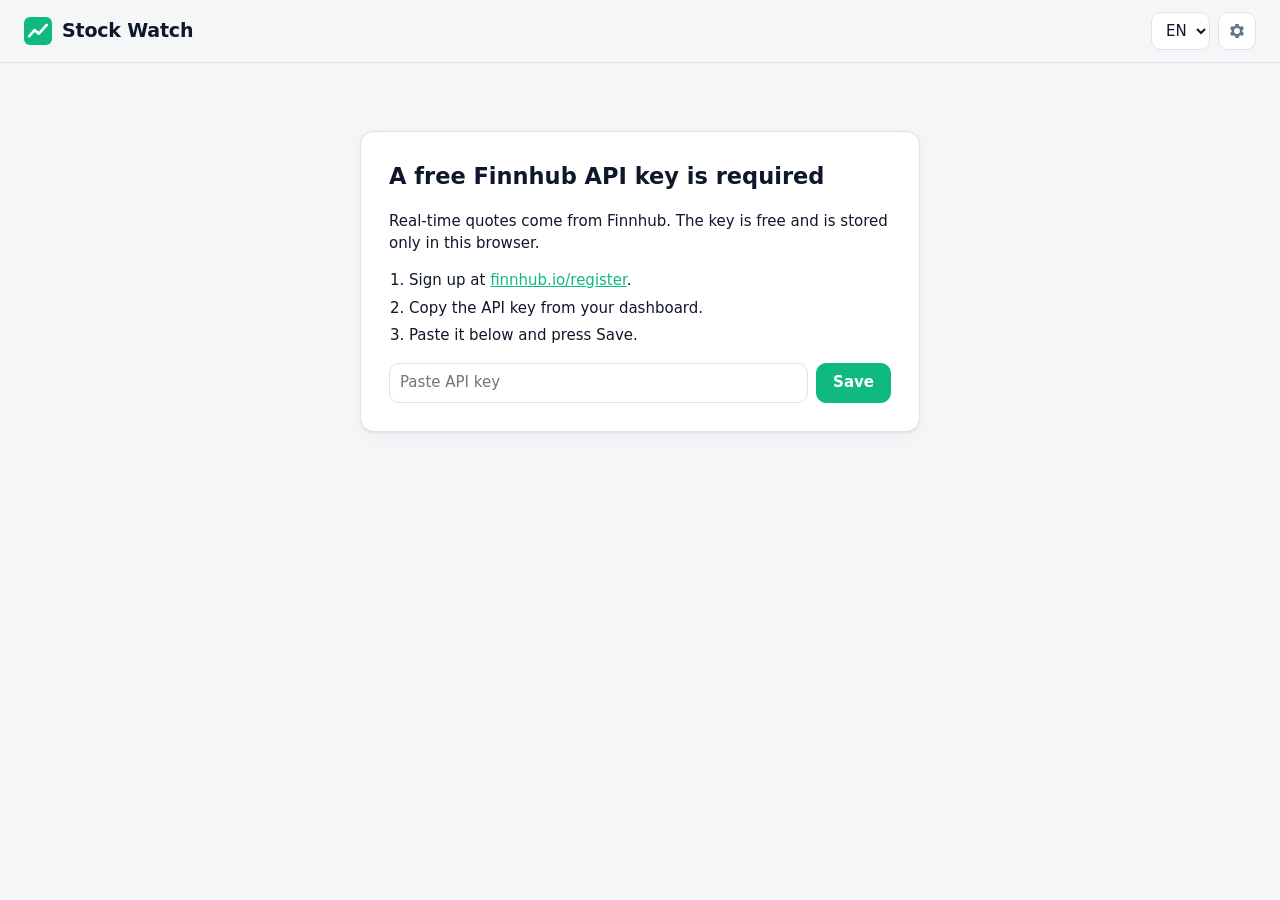
==== index.html @ 98604868 "Add real-time stock watchlist web app Static HTML/CSS/JS app using Finnhub quotes and WebSocket trad" ====
<!doctype html>
<html lang="en">
<head>
  <meta charset="utf-8">
  <meta name="viewport" content="width=device-width, initial-scale=1">
  <title>Stock Watch</title>
  <meta name="description" content="Real-time stock watchlist">
  <link rel="icon" href="data:image/svg+xml,<svg xmlns='http://www.w3.org/2000/svg' viewBox='0 0 32 32'><rect width='32' height='32' rx='7' fill='%2310b981'/><path d='M6 22l6-7 5 4 9-10' stroke='white' stroke-width='3' fill='none' stroke-linecap='round' stroke-linejoin='round'/></svg>">
  <link rel="stylesheet" href="style.css">
</head>
<body>
  <header class="topbar">
    <div class="brand">
      <svg viewBox="0 0 32 32" width="28" height="28" aria-hidden="true"><rect width="32" height="32" rx="7" fill="var(--accent)"/><path d="M6 22l6-7 5 4 9-10" stroke="#fff" stroke-width="3" fill="none" stroke-linecap="round" stroke-linejoin="round"/></svg>
      <h1 data-i18n="title">Stock Watch</h1>
    </div>
    <div class="status">
      <span id="market-status" class="pill" hidden></span>
      <span id="conn-status" class="pill conn"><span class="dot"></span><span class="label"></span></span>
    </div>
    <div class="actions">
      <select id="lang" aria-label="Language">
        <option value="en">EN</option>
        <option value="he">HE</option>
      </select>
      <button id="open-settings" class="icon-btn" data-i18n-title="settings" title="Settings">
        <svg viewBox="0 0 24 24" width="20" height="20" aria-hidden="true"><path fill="currentColor" d="M19.4 13a7.6 7.6 0 0 0 0-2l2-1.6-2-3.4-2.4 1a7.4 7.4 0 0 0-1.7-1L15 3.5h-4l-.3 2.5a7.4 7.4 0 0 0-1.7 1l-2.4-1-2 3.4 2 1.6a7.6 7.6 0 0 0 0 2l-2 1.6 2 3.4 2.4-1c.5.4 1.1.8 1.7 1l.3 2.5h4l.3-2.5c.6-.2 1.2-.6 1.7-1l2.4 1 2-3.4-2-1.6ZM13 15.5a3.5 3.5 0 1 1 0-7 3.5 3.5 0 0 1 0 7Z" transform="translate(-1 0)"/></svg>
      </button>
    </div>
  </header>

  <main>
    <section id="setup" class="setup" hidden>
      <h2 data-i18n="setupTitle"></h2>
      <p data-i18n="setupText"></p>
      <ol>
        <li data-i18n-html="setupStep1"></li>
        <li data-i18n="setupStep2"></li>
        <li data-i18n="setupStep3"></li>
      </ol>
      <form id="setup-form" class="key-form">
        <input id="setup-key" type="text" autocomplete="off" spellcheck="false" data-i18n-placeholder="apiKeyPlaceholder" required>
        <button type="submit" class="btn primary" data-i18n="save"></button>
      </form>
    </section>

    <section id="app" hidden>
      <div class="toolbar">
        <form id="add-form" class="add-form" autocomplete="off">
          <div class="search-wrap">
            <input id="add-input" type="text" spellcheck="false" data-i18n-placeholder="addPlaceholder" aria-autocomplete="list" aria-controls="suggestions">
            <ul id="suggestions" class="suggestions" role="listbox" hidden></ul>
          </div>
          <button type="submit" class="btn primary" data-i18n="add"></button>
        </form>
        <div class="toolbar-right">
          <label class="sort">
            <span data-i18n="sortBy"></span>
            <select id="sort">
              <option value="manual" data-i18n="sortManual"></option>
              <option value="change-desc" data-i18n="sortGainers"></option>
              <option value="change-asc" data-i18n="sortLosers"></option>
              <option value="symbol" data-i18n="sortSymbol"></option>
            </select>
          </label>
          <span id="updated" class="muted small"></span>
        </div>
      </div>

      <div id="grid" class="grid"></div>
      <p id="empty" class="empty muted" data-i18n="empty" hidden></p>
    </section>
  </main>

  <dialog id="settings">
    <form method="dialog" class="dialog-body">
      <h2 data-i18n="settings"></h2>
      <label class="field">
        <span data-i18n="apiKey"></span>
        <input id="settings-key" type="text" autocomplete="off" spellcheck="false" data-i18n-placeholder="apiKeyPlaceholder">
        <small class="muted" data-i18n-html="apiKeyHint"></small>
      </label>
      <div class="field">
        <span data-i18n="watchlist"></span>
        <button type="button" id="reset-list" class="btn" data-i18n="resetList"></button>
      </div>
      <div class="dialog-actions">
        <button value="cancel" class="btn" data-i18n="cancel"></button>
        <button value="save" id="settings-save" class="btn primary" data-i18n="save"></button>
      </div>
    </form>
  </dialog>

  <div id="toast" class="toast" role="status" hidden>
    <span class="msg"></span>
    <button type="button" class="undo" hidden></button>
  </div>

  <template id="card-tpl">
    <article class="card">
      <button type="button" class="remove" aria-label="Remove">&times;</button>
      <div class="card-head">
        <div class="logo"></div>
        <div class="ident">
          <div class="symbol"></div>
          <div class="name muted"></div>
        </div>
      </div>
      <div class="price-row">
        <span class="price" dir="ltr">—</span>
        <span class="change" dir="ltr"></span>
      </div>
      <svg class="spark" viewBox="0 0 100 32" preserveAspectRatio="none" aria-hidden="true">
        <line class="base" x1="0" x2="100" y1="16" y2="16"></line>
        <polyline class="line" points=""></polyline>
      </svg>
      <div class="range" dir="ltr">
        <div class="range-bar"><span class="range-mark"></span></div>
        <div class="range-labels muted small"><span class="low"></span><span class="high"></span></div>
      </div>
      <dl class="stats small">
        <div><dt class="muted" data-i18n="open"></dt><dd class="open" dir="ltr">—</dd></div>
        <div><dt class="muted" data-i18n="prevClose"></dt><dd class="pc" dir="ltr">—</dd></div>
      </dl>
    </article>
  </template>

  <script src="i18n.js"></script>
  <script src="app.js"></script>
</body>
</html>
---- style.css ----
:root {
  --bg: #f4f6f8;
  --surface: #ffffff;
  --surface-2: #eef1f4;
  --border: #dde2e8;
  --text: #0f172a;
  --muted: #64748b;
  --accent: #10b981;
  --up: #059669;
  --up-bg: rgba(5, 150, 105, 0.1);
  --down: #dc2626;
  --down-bg: rgba(220, 38, 38, 0.09);
  --shadow: 0 1px 2px rgba(15, 23, 42, 0.06), 0 4px 16px rgba(15, 23, 42, 0.04);
  --radius: 14px;
  color-scheme: light;
}

@media (prefers-color-scheme: dark) {
  :root {
    --bg: #0b0f14;
    --surface: #131a22;
    --surface-2: #1b2430;
    --border: #243040;
    --text: #e6edf3;
    --muted: #8b98a8;
    --up: #34d399;
    --up-bg: rgba(52, 211, 153, 0.12);
    --down: #f87171;
    --down-bg: rgba(248, 113, 113, 0.12);
    --shadow: none;
    color-scheme: dark;
  }
}

* { box-sizing: border-box; }

html, body { margin: 0; }

body {
  background: var(--bg);
  color: var(--text);
  font: 15px/1.45 system-ui, -apple-system, "Segoe UI", Roboto, "Noto Sans Hebrew", Arial, sans-serif;
  -webkit-font-smoothing: antialiased;
}

a { color: var(--accent); }
.muted { color: var(--muted); }
.small { font-size: 12.5px; }

/* ---------- top bar ---------- */

.topbar {
  position: sticky;
  top: 0;
  z-index: 10;
  display: flex;
  align-items: center;
  gap: 12px;
  padding: 12px 24px;
  background: color-mix(in srgb, var(--bg) 85%, transparent);
  backdrop-filter: blur(10px);
  border-bottom: 1px solid var(--border);
}

.brand { display: flex; align-items: center; gap: 10px; }
.brand h1 { margin: 0; font-size: 19px; font-weight: 700; letter-spacing: -0.01em; }

.status { display: flex; gap: 8px; flex-wrap: wrap; margin-inline-start: auto; }
.actions { display: flex; align-items: center; gap: 8px; }

.pill {
  display: inline-flex;
  align-items: center;
  gap: 6px;
  padding: 4px 10px;
  border-radius: 999px;
  font-size: 12.5px;
  font-weight: 600;
  background: var(--surface-2);
  color: var(--muted);
  white-space: nowrap;
}
.pill.market.open { background: var(--up-bg); color: var(--up); }
.pill.market.ext { background: rgba(245, 158, 11, 0.14); color: #d97706; }

.conn .dot { width: 8px; height: 8px; border-radius: 50%; background: var(--muted); }
.conn[data-kind="live"] .dot { background: var(--up); animation: pulse 2s infinite; }
.conn[data-kind="connecting"] .dot { background: #f59e0b; }
.conn[data-kind="offline"] .dot { background: var(--down); }

@keyframes pulse {
  0% { box-shadow: 0 0 0 0 color-mix(in srgb, var(--up) 60%, transparent); }
  70% { box-shadow: 0 0 0 6px transparent; }
  100% { box-shadow: 0 0 0 0 transparent; }
}

select, input, button { font: inherit; color: inherit; }

select, input[type="text"] {
  background: var(--surface);
  border: 1px solid var(--border);
  border-radius: 10px;
  padding: 8px 10px;
}
select { padding-inline-end: 6px; cursor: pointer; }
input[type="text"]:focus, select:focus { outline: 2px solid color-mix(in srgb, var(--accent) 50%, transparent); outline-offset: 1px; }

.btn {
  border: 1px solid var(--border);
  background: var(--surface);
  border-radius: 10px;
  padding: 8px 16px;
  font-weight: 600;
  cursor: pointer;
  white-space: nowrap;
}
.btn:hover { background: var(--surface-2); }
.btn.primary { background: var(--accent); border-color: var(--accent); color: #fff; }
.btn.primary:hover { filter: brightness(1.07); }

.icon-btn {
  display: grid;
  place-items: center;
  width: 38px;
  height: 38px;
  border: 1px solid var(--border);
  border-radius: 10px;
  background: var(--surface);
  color: var(--muted);
  cursor: pointer;
}
.icon-btn:hover { color: var(--text); }

/* ---------- layout ---------- */

main { max-width: 1280px; margin: 0 auto; padding: 20px 24px 48px; }

.toolbar {
  display: flex;
  flex-wrap: wrap;
  gap: 12px;
  align-items: center;
  justify-content: space-between;
  margin-bottom: 18px;
}

.add-form { display: flex; gap: 8px; flex: 1 1 360px; max-width: 520px; }
.search-wrap { position: relative; flex: 1; }
.search-wrap input { width: 100%; }

.suggestions {
  position: absolute;
  inset-inline: 0;
  top: calc(100% + 4px);
  z-index: 20;
  margin: 0;
  padding: 4px;
  list-style: none;
  background: var(--surface);
  border: 1px solid var(--border);
  border-radius: 12px;
  box-shadow: 0 8px 30px rgba(0, 0, 0, 0.18);
  max-height: 320px;
  overflow-y: auto;
}
.suggestions li {
  display: flex;
  gap: 10px;
  align-items: baseline;
  padding: 8px 10px;
  border-radius: 8px;
  cursor: pointer;
}
.suggestions li strong { min-width: 56px; }
.suggestions li span { overflow: hidden; text-overflow: ellipsis; white-space: nowrap; }
.suggestions li:hover, .suggestions li[aria-selected="true"] { background: var(--surface-2); }
.suggestions li.in-list { opacity: 0.5; }

.toolbar-right { display: flex; gap: 14px; align-items: center; flex-wrap: wrap; }
.sort { display: flex; gap: 8px; align-items: center; color: var(--muted); font-size: 13.5px; }

.grid {
  display: grid;
  grid-template-columns: repeat(auto-fill, minmax(250px, 1fr));
  gap: 14px;
}

.empty { text-align: center; padding: 60px 0; }

/* ---------- card ---------- */

.card {
  position: relative;
  background: var(--surface);
  border: 1px solid var(--border);
  border-radius: var(--radius);
  padding: 16px;
  box-shadow: var(--shadow);
  display: flex;
  flex-direction: column;
  gap: 10px;
  transition: border-color 0.2s;
}
.card:hover { border-color: color-mix(in srgb, var(--muted) 45%, var(--border)); }

.card.flash-up { animation: flash-up 0.9s ease-out; }
.card.flash-down { animation: flash-down 0.9s ease-out; }
@keyframes flash-up { from { background: var(--up-bg); } to { background: var(--surface); } }
@keyframes flash-down { from { background: var(--down-bg); } to { background: var(--surface); } }

.remove {
  position: absolute;
  top: 8px;
  inset-inline-end: 8px;
  width: 28px;
  height: 28px;
  border: 0;
  border-radius: 8px;
  background: transparent;
  color: var(--muted);
  font-size: 20px;
  line-height: 1;
  cursor: pointer;
  opacity: 0;
  transition: opacity 0.15s;
}
.card:hover .remove, .remove:focus-visible { opacity: 1; }
.remove:hover { background: var(--down-bg); color: var(--down); }
@media (hover: none) { .remove { opacity: 0.7; } }

.card-head { display: flex; gap: 10px; align-items: center; padding-inline-end: 24px; }
.logo {
  flex: none;
  width: 36px;
  height: 36px;
  border-radius: 9px;
  background: var(--surface-2);
  display: grid;
  place-items: center;
  font-weight: 700;
  color: var(--muted);
  overflow: hidden;
}
.logo img { width: 100%; height: 100%; object-fit: contain; background: #fff; }
.ident { min-width: 0; }
.symbol { font-weight: 700; font-size: 16px; letter-spacing: 0.01em; }
.name { font-size: 12.5px; white-space: nowrap; overflow: hidden; text-overflow: ellipsis; }

.price-row { display: flex; align-items: baseline; gap: 10px; flex-wrap: wrap; }
.price { font-size: 26px; font-weight: 700; letter-spacing: -0.02em; font-variant-numeric: tabular-nums; }
.change {
  font-size: 13px;
  font-weight: 600;
  padding: 2px 8px;
  border-radius: 6px;
  font-variant-numeric: tabular-nums;
  background: var(--surface-2);
  color: var(--muted);
}
.card[data-dir="up"] .change { background: var(--up-bg); color: var(--up); }
.card[data-dir="down"] .change { background: var(--down-bg); color: var(--down); }

.spark { width: 100%; height: 40px; overflow: visible; }
.spark .line { fill: none; stroke: var(--muted); stroke-width: 1.6; vector-effect: non-scaling-stroke; stroke-linejoin: round; }
.card[data-dir="up"] .spark .line { stroke: var(--up); }
.card[data-dir="down"] .spark .line { stroke: var(--down); }
.spark .base { stroke: var(--border); stroke-width: 1; stroke-dasharray: 3 3; vector-effect: non-scaling-stroke; }

.range-bar {
  position: relative;
  height: 4px;
  border-radius: 2px;
  background: linear-gradient(90deg, var(--down-bg), var(--surface-2), var(--up-bg));
}
.range-mark {
  position: absolute;
  top: 50%;
  width: 10px;
  height: 10px;
  border-radius: 50%;
  background: var(--text);
  transform: translate(-50%, -50%);
  transition: left 0.4s ease;
}
.range-labels { display: flex; justify-content: space-between; margin-top: 4px; font-variant-numeric: tabular-nums; }

.stats { display: grid; grid-template-columns: 1fr 1fr; gap: 6px; margin: 0; }
.stats div { display: flex; flex-direction: column; }
.stats dd { margin: 0; font-weight: 600; font-variant-numeric: tabular-nums; }

/* ---------- setup ---------- */

.setup {
  max-width: 560px;
  margin: 48px auto;
  background: var(--surface);
  border: 1px solid var(--border);
  border-radius: var(--radius);
  padding: 28px;
  box-shadow: var(--shadow);
}
.setup h2 { margin-top: 0; }
.setup ol { padding-inline-start: 20px; }
.setup li { margin-bottom: 6px; }
.key-form { display: flex; gap: 8px; margin-top: 16px; }
.key-form input { flex: 1; min-width: 0; }

/* ---------- dialog ---------- */

dialog {
  border: 1px solid var(--border);
  border-radius: var(--radius);
  background: var(--surface);
  color: var(--text);
  padding: 0;
  width: min(460px, calc(100vw - 32px));
}
dialog::backdrop { background: rgba(0, 0, 0, 0.45); }
.dialog-body { padding: 22px; display: flex; flex-direction: column; gap: 16px; }
.dialog-body h2 { margin: 0; font-size: 18px; }
.field { display: flex; flex-direction: column; gap: 6px; align-items: flex-start; }
.field > span { font-weight: 600; font-size: 13.5px; }
.field input { width: 100%; }
.dialog-actions { display: flex; justify-content: flex-end; gap: 8px; }

/* ---------- toast ---------- */

.toast {
  position: fixed;
  bottom: 20px;
  left: 50%;
  transform: translateX(-50%);
  z-index: 50;
  display: flex;
  gap: 14px;
  align-items: center;
  padding: 10px 16px;
  border-radius: 12px;
  background: #111827;
  color: #f9fafb;
  box-shadow: 0 8px 30px rgba(0, 0, 0, 0.3);
  max-width: calc(100vw - 32px);
}
.toast .undo {
  border: 0;
  background: none;
  color: #6ee7b7;
  font-weight: 700;
  cursor: pointer;
  padding: 0;
}

[hidden] { display: none !important; }

/* ---------- small screens ---------- */

@media (max-width: 640px) {
  .topbar { padding: 10px 16px; flex-wrap: wrap; }
  .status { order: 3; width: 100%; margin-inline-start: 0; }
  .actions { margin-inline-start: auto; }
  main { padding: 16px 16px 40px; }
  .add-form { flex-basis: 100%; max-width: none; }
  .grid { grid-template-columns: 1fr 1fr; gap: 10px; }
  .card { padding: 12px; }
  .price { font-size: 21px; }
  .card-head { gap: 8px; }
  .logo { width: 30px; height: 30px; }
}
@media (max-width: 400px) {
  .grid { grid-template-columns: 1fr; }
}
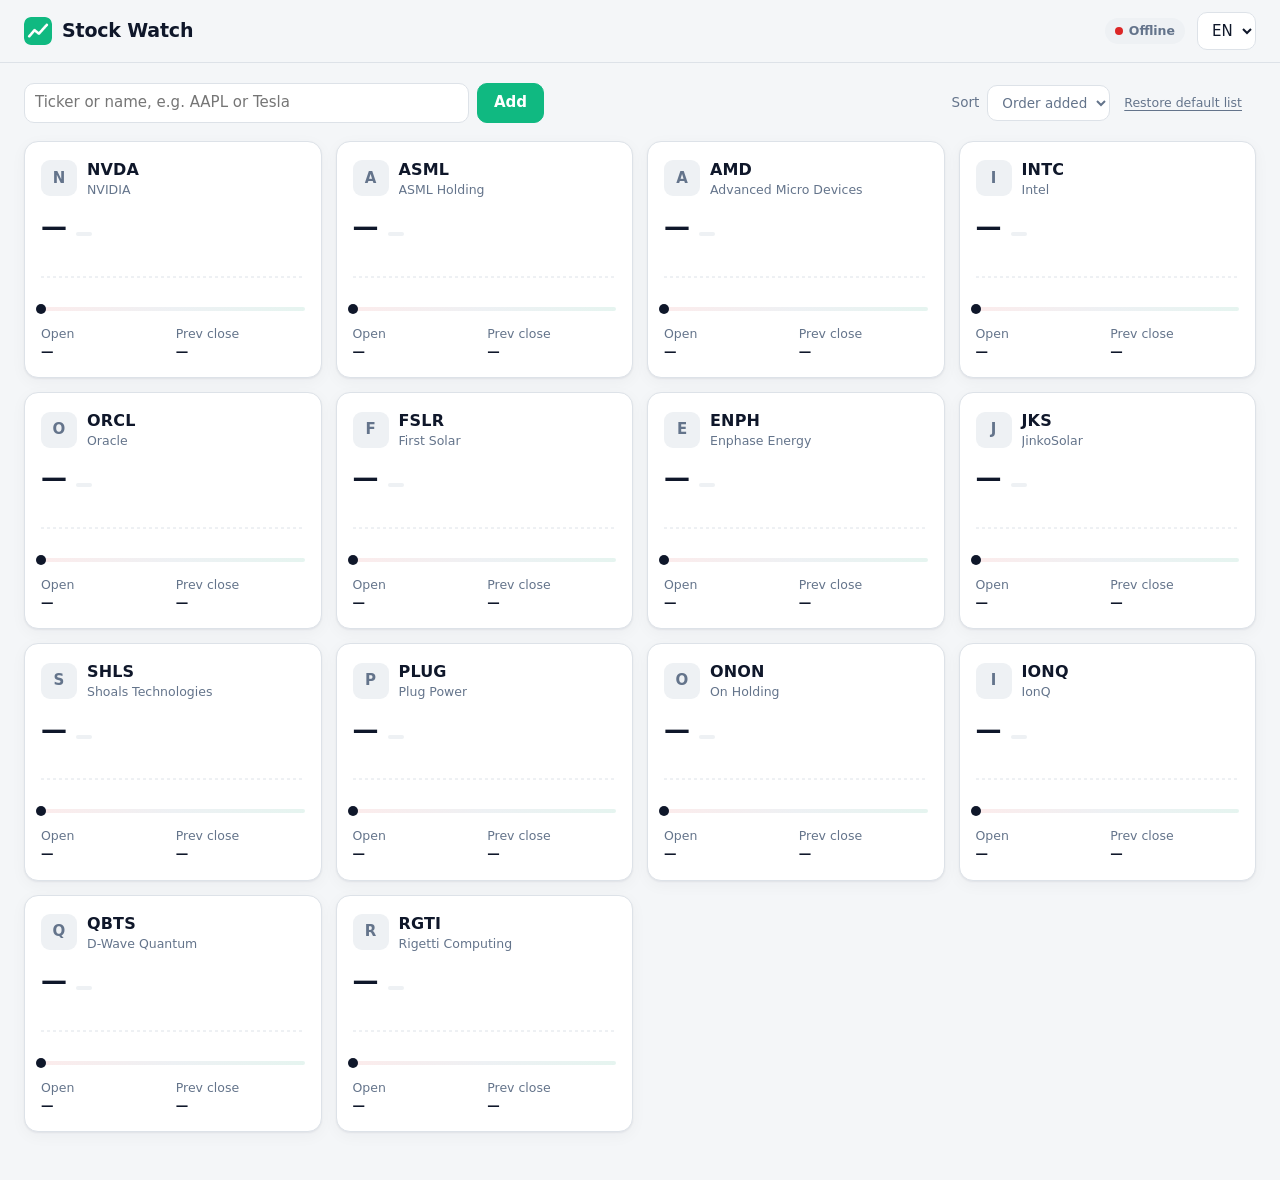
==== commit 88ee32e5: "Drop the API key and make the app installable Switch quotes and symbol search to CNBC's public endpo" ====
--- a/index.html
+++ b/index.html
@@ -5,13 +5,16 @@
   <meta name="viewport" content="width=device-width, initial-scale=1">
   <title>Stock Watch</title>
   <meta name="description" content="Real-time stock watchlist">
-  <link rel="icon" href="data:image/svg+xml,<svg xmlns='http://www.w3.org/2000/svg' viewBox='0 0 32 32'><rect width='32' height='32' rx='7' fill='%2310b981'/><path d='M6 22l6-7 5 4 9-10' stroke='white' stroke-width='3' fill='none' stroke-linecap='round' stroke-linejoin='round'/></svg>">
+  <meta name="theme-color" content="#0b0f14">
+  <link rel="manifest" href="manifest.webmanifest">
+  <link rel="icon" type="image/png" href="icons/icon-192.png">
+  <link rel="apple-touch-icon" href="icons/icon-192.png">
   <link rel="stylesheet" href="style.css">
 </head>
 <body>
   <header class="topbar">
     <div class="brand">
-      <svg viewBox="0 0 32 32" width="28" height="28" aria-hidden="true"><rect width="32" height="32" rx="7" fill="var(--accent)"/><path d="M6 22l6-7 5 4 9-10" stroke="#fff" stroke-width="3" fill="none" stroke-linecap="round" stroke-linejoin="round"/></svg>
+      <img src="icons/icon-192.png" width="28" height="28" alt="">
       <h1 data-i18n="title">Stock Watch</h1>
     </div>
     <div class="status">
@@ -19,77 +22,41 @@
       <span id="conn-status" class="pill conn"><span class="dot"></span><span class="label"></span></span>
     </div>
     <div class="actions">
+      <button id="install" type="button" class="btn primary" data-i18n="install" hidden>Install app</button>
       <select id="lang" aria-label="Language">
         <option value="en">EN</option>
         <option value="he">HE</option>
       </select>
-      <button id="open-settings" class="icon-btn" data-i18n-title="settings" title="Settings">
-        <svg viewBox="0 0 24 24" width="20" height="20" aria-hidden="true"><path fill="currentColor" d="M19.4 13a7.6 7.6 0 0 0 0-2l2-1.6-2-3.4-2.4 1a7.4 7.4 0 0 0-1.7-1L15 3.5h-4l-.3 2.5a7.4 7.4 0 0 0-1.7 1l-2.4-1-2 3.4 2 1.6a7.6 7.6 0 0 0 0 2l-2 1.6 2 3.4 2.4-1c.5.4 1.1.8 1.7 1l.3 2.5h4l.3-2.5c.6-.2 1.2-.6 1.7-1l2.4 1 2-3.4-2-1.6ZM13 15.5a3.5 3.5 0 1 1 0-7 3.5 3.5 0 0 1 0 7Z" transform="translate(-1 0)"/></svg>
-      </button>
     </div>
   </header>
 
   <main>
-    <section id="setup" class="setup" hidden>
-      <h2 data-i18n="setupTitle"></h2>
-      <p data-i18n="setupText"></p>
-      <ol>
-        <li data-i18n-html="setupStep1"></li>
-        <li data-i18n="setupStep2"></li>
-        <li data-i18n="setupStep3"></li>
-      </ol>
-      <form id="setup-form" class="key-form">
-        <input id="setup-key" type="text" autocomplete="off" spellcheck="false" data-i18n-placeholder="apiKeyPlaceholder" required>
-        <button type="submit" class="btn primary" data-i18n="save"></button>
+    <div class="toolbar">
+      <form id="add-form" class="add-form" autocomplete="off">
+        <div class="search-wrap">
+          <input id="add-input" type="text" spellcheck="false" data-i18n-placeholder="addPlaceholder" aria-autocomplete="list" aria-controls="suggestions">
+          <ul id="suggestions" class="suggestions" role="listbox" hidden></ul>
+        </div>
+        <button type="submit" class="btn primary" data-i18n="add"></button>
       </form>
-    </section>
+      <div class="toolbar-right">
+        <label class="sort">
+          <span data-i18n="sortBy"></span>
+          <select id="sort">
+            <option value="manual" data-i18n="sortManual"></option>
+            <option value="change-desc" data-i18n="sortGainers"></option>
+            <option value="change-asc" data-i18n="sortLosers"></option>
+            <option value="symbol" data-i18n="sortSymbol"></option>
+          </select>
+        </label>
+        <button type="button" id="reset-list" class="link-btn small" data-i18n="resetList"></button>
+        <span id="updated" class="muted small"></span>
+      </div>
+    </div>
 
-    <section id="app" hidden>
-      <div class="toolbar">
-        <form id="add-form" class="add-form" autocomplete="off">
-          <div class="search-wrap">
-            <input id="add-input" type="text" spellcheck="false" data-i18n-placeholder="addPlaceholder" aria-autocomplete="list" aria-controls="suggestions">
-            <ul id="suggestions" class="suggestions" role="listbox" hidden></ul>
-          </div>
-          <button type="submit" class="btn primary" data-i18n="add"></button>
-        </form>
-        <div class="toolbar-right">
-          <label class="sort">
-            <span data-i18n="sortBy"></span>
-            <select id="sort">
-              <option value="manual" data-i18n="sortManual"></option>
-              <option value="change-desc" data-i18n="sortGainers"></option>
-              <option value="change-asc" data-i18n="sortLosers"></option>
-              <option value="symbol" data-i18n="sortSymbol"></option>
-            </select>
-          </label>
-          <span id="updated" class="muted small"></span>
-        </div>
-      </div>
-
-      <div id="grid" class="grid"></div>
-      <p id="empty" class="empty muted" data-i18n="empty" hidden></p>
-    </section>
+    <div id="grid" class="grid"></div>
+    <p id="empty" class="empty muted" data-i18n="empty" hidden></p>
   </main>
-
-  <dialog id="settings">
-    <form method="dialog" class="dialog-body">
-      <h2 data-i18n="settings"></h2>
-      <label class="field">
-        <span data-i18n="apiKey"></span>
-        <input id="settings-key" type="text" autocomplete="off" spellcheck="false" data-i18n-placeholder="apiKeyPlaceholder">
-        <small class="muted" data-i18n-html="apiKeyHint"></small>
-      </label>
-      <div class="field">
-        <span data-i18n="watchlist"></span>
-        <button type="button" id="reset-list" class="btn" data-i18n="resetList"></button>
-      </div>
-      <div class="dialog-actions">
-        <button value="cancel" class="btn" data-i18n="cancel"></button>
-        <button value="save" id="settings-save" class="btn primary" data-i18n="save"></button>
-      </div>
-    </form>
-  </dialog>
 
   <div id="toast" class="toast" role="status" hidden>
     <span class="msg"></span>
@@ -109,6 +76,12 @@
       <div class="price-row">
         <span class="price" dir="ltr">—</span>
         <span class="change" dir="ltr"></span>
+        <span class="delayed pill small" data-i18n="delayed" hidden></span>
+      </div>
+      <div class="ext small" hidden>
+        <span class="ext-label muted"></span>
+        <span class="ext-price" dir="ltr"></span>
+        <span class="ext-change" dir="ltr"></span>
       </div>
       <svg class="spark" viewBox="0 0 100 32" preserveAspectRatio="none" aria-hidden="true">
         <line class="base" x1="0" x2="100" y1="16" y2="16"></line>
--- a/style.css
+++ b/style.css
@@ -63,6 +63,7 @@
 }
 
 .brand { display: flex; align-items: center; gap: 10px; }
+.brand img { border-radius: 7px; }
 .brand h1 { margin: 0; font-size: 19px; font-weight: 700; letter-spacing: -0.01em; }
 
 .status { display: flex; gap: 8px; flex-wrap: wrap; margin-inline-start: auto; }
@@ -118,18 +119,16 @@
 .btn.primary { background: var(--accent); border-color: var(--accent); color: #fff; }
 .btn.primary:hover { filter: brightness(1.07); }
 
-.icon-btn {
-  display: grid;
-  place-items: center;
-  width: 38px;
-  height: 38px;
-  border: 1px solid var(--border);
-  border-radius: 10px;
-  background: var(--surface);
-  color: var(--muted);
-  cursor: pointer;
-}
-.icon-btn:hover { color: var(--text); }
+.link-btn {
+  border: 0;
+  background: none;
+  padding: 0;
+  color: var(--muted);
+  text-decoration: underline;
+  text-underline-offset: 3px;
+  cursor: pointer;
+}
+.link-btn:hover { color: var(--text); }
 
 /* ---------- layout ---------- */
 
@@ -172,7 +171,8 @@
   cursor: pointer;
 }
 .suggestions li strong { min-width: 56px; }
-.suggestions li span { overflow: hidden; text-overflow: ellipsis; white-space: nowrap; }
+.suggestions li span { flex: 1; overflow: hidden; text-overflow: ellipsis; white-space: nowrap; }
+.suggestions li .exch { flex: none; }
 .suggestions li:hover, .suggestions li[aria-selected="true"] { background: var(--surface-2); }
 .suggestions li.in-list { opacity: 0.5; }
 
@@ -260,6 +260,13 @@
 .card[data-dir="up"] .change { background: var(--up-bg); color: var(--up); }
 .card[data-dir="down"] .change { background: var(--down-bg); color: var(--down); }
 
+.delayed { padding: 2px 8px; font-weight: 500; }
+
+.ext { display: flex; gap: 8px; align-items: baseline; margin-top: -4px; font-variant-numeric: tabular-nums; }
+.ext-price { font-weight: 600; }
+.ext-change[data-dir="up"] { color: var(--up); }
+.ext-change[data-dir="down"] { color: var(--down); }
+
 .spark { width: 100%; height: 40px; overflow: visible; }
 .spark .line { fill: none; stroke: var(--muted); stroke-width: 1.6; vector-effect: non-scaling-stroke; stroke-linejoin: round; }
 .card[data-dir="up"] .spark .line { stroke: var(--up); }
@@ -287,41 +294,6 @@
 .stats { display: grid; grid-template-columns: 1fr 1fr; gap: 6px; margin: 0; }
 .stats div { display: flex; flex-direction: column; }
 .stats dd { margin: 0; font-weight: 600; font-variant-numeric: tabular-nums; }
-
-/* ---------- setup ---------- */
-
-.setup {
-  max-width: 560px;
-  margin: 48px auto;
-  background: var(--surface);
-  border: 1px solid var(--border);
-  border-radius: var(--radius);
-  padding: 28px;
-  box-shadow: var(--shadow);
-}
-.setup h2 { margin-top: 0; }
-.setup ol { padding-inline-start: 20px; }
-.setup li { margin-bottom: 6px; }
-.key-form { display: flex; gap: 8px; margin-top: 16px; }
-.key-form input { flex: 1; min-width: 0; }
-
-/* ---------- dialog ---------- */
-
-dialog {
-  border: 1px solid var(--border);
-  border-radius: var(--radius);
-  background: var(--surface);
-  color: var(--text);
-  padding: 0;
-  width: min(460px, calc(100vw - 32px));
-}
-dialog::backdrop { background: rgba(0, 0, 0, 0.45); }
-.dialog-body { padding: 22px; display: flex; flex-direction: column; gap: 16px; }
-.dialog-body h2 { margin: 0; font-size: 18px; }
-.field { display: flex; flex-direction: column; gap: 6px; align-items: flex-start; }
-.field > span { font-weight: 600; font-size: 13.5px; }
-.field input { width: 100%; }
-.dialog-actions { display: flex; justify-content: flex-end; gap: 8px; }
 
 /* ---------- toast ---------- */
 
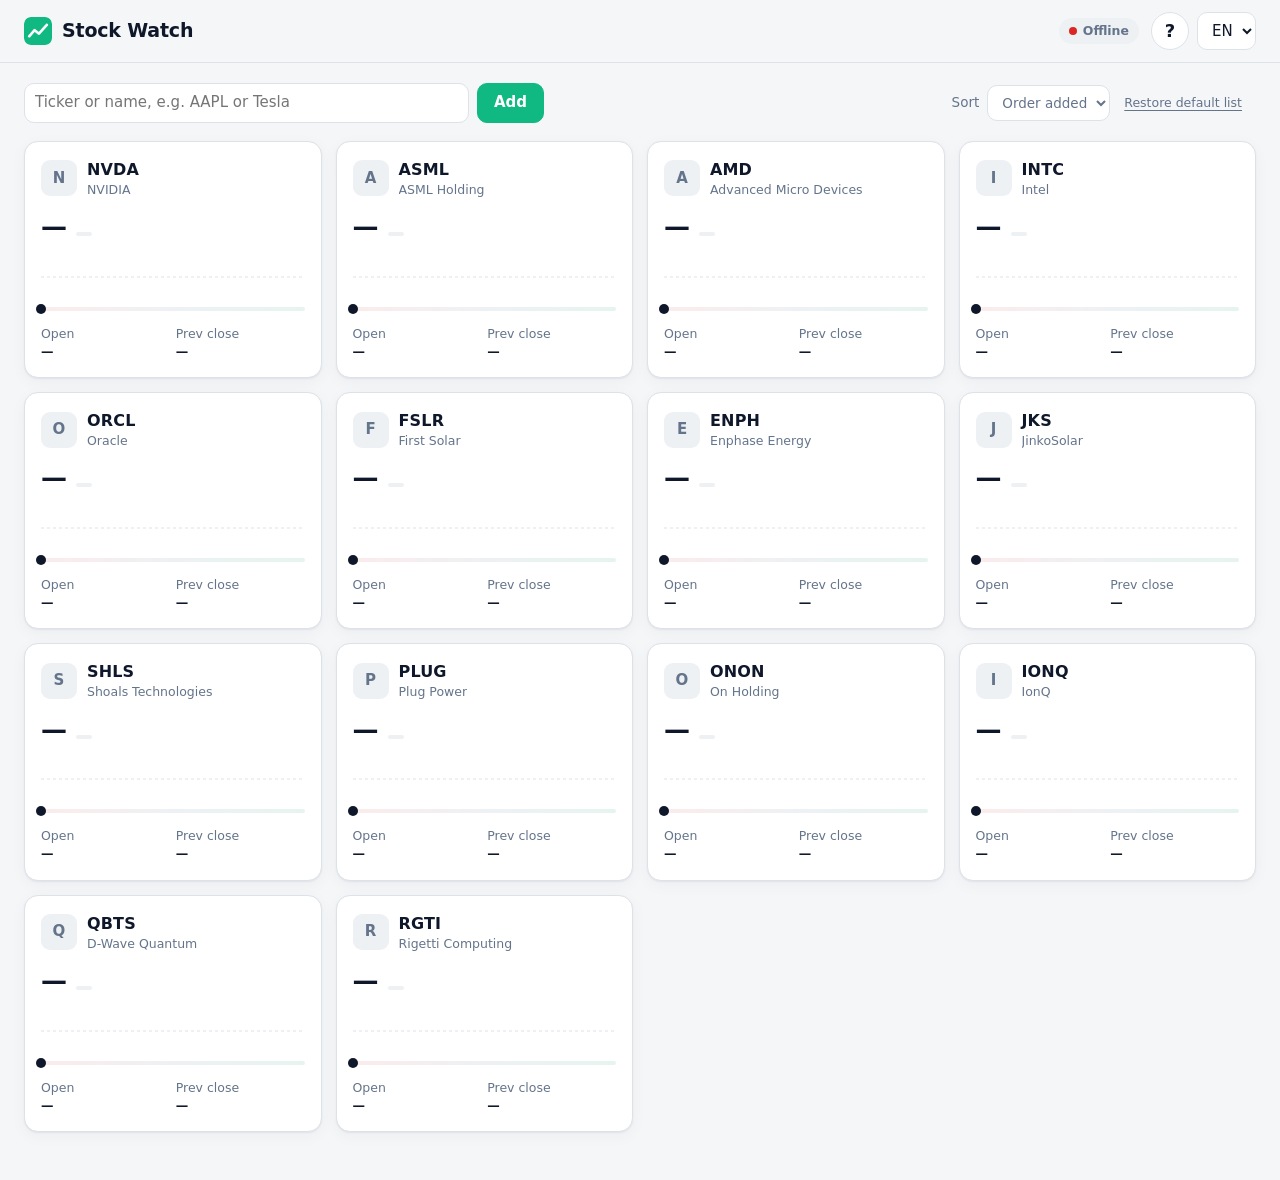
==== commit 1cd008f2: "Add Hebrew how-to guide, fix Tel Aviv prices and RTL names - help.html: short illustrated Hebrew gui" ====
--- a/index.html
+++ b/index.html
@@ -23,6 +23,7 @@
     </div>
     <div class="actions">
       <button id="install" type="button" class="btn primary" data-i18n="install" hidden>Install app</button>
+      <a id="help" class="help-btn" href="help.html" target="_blank" rel="noopener" data-i18n-title="help" title="Help">?</a>
       <select id="lang" aria-label="Language">
         <option value="en">EN</option>
         <option value="he">HE</option>
@@ -69,8 +70,8 @@
       <div class="card-head">
         <div class="logo"></div>
         <div class="ident">
-          <div class="symbol"></div>
-          <div class="name muted"></div>
+          <div class="symbol" dir="ltr"></div>
+          <div class="name muted" dir="auto"></div>
         </div>
       </div>
       <div class="price-row">
--- a/style.css
+++ b/style.css
@@ -119,6 +119,21 @@
 .btn.primary { background: var(--accent); border-color: var(--accent); color: #fff; }
 .btn.primary:hover { filter: brightness(1.07); }
 
+.help-btn {
+  display: grid;
+  place-items: center;
+  width: 38px;
+  height: 38px;
+  border: 1px solid var(--border);
+  border-radius: 50%;
+  background: var(--surface);
+  color: var(--text);
+  font-weight: 700;
+  font-size: 18px;
+  text-decoration: none;
+}
+.help-btn:hover { background: var(--surface-2); }
+
 .link-btn {
   border: 0;
   background: none;
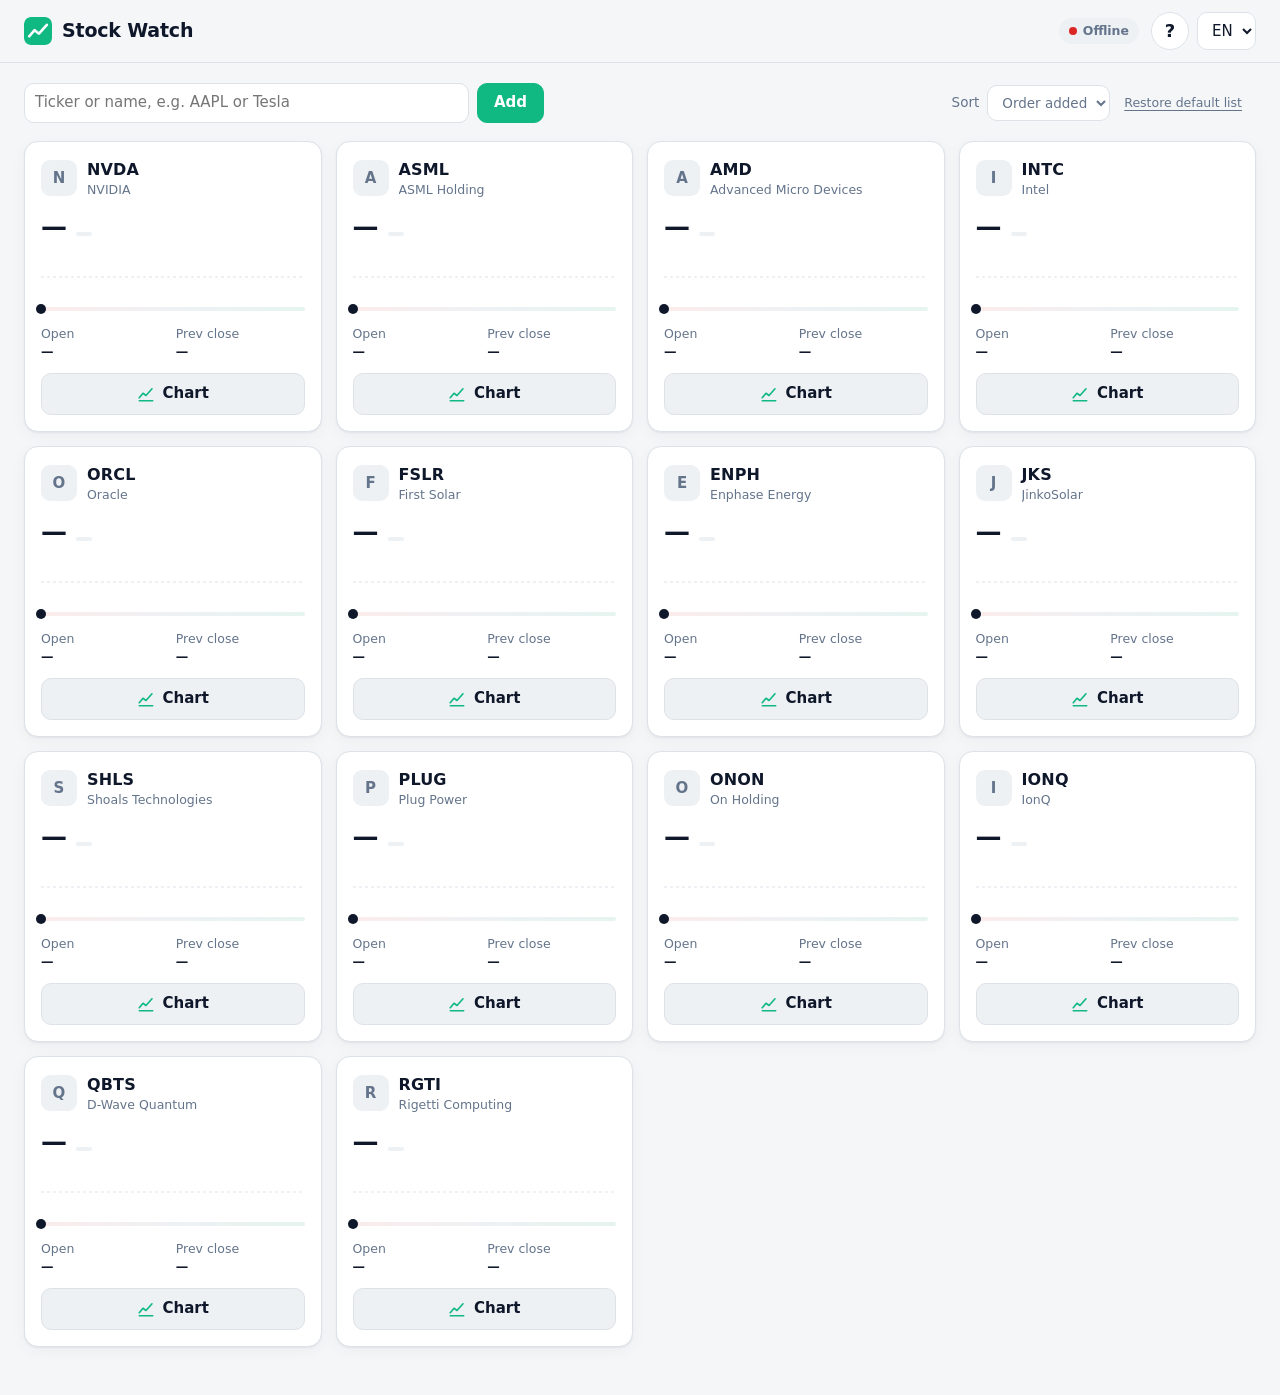
==== commit c4d4f16b: "Add a visible Chart button to each stock card Opening the chart by clicking the card wasn't discover" ====
--- a/index.html
+++ b/index.html
@@ -64,8 +64,37 @@
     <button type="button" class="undo" hidden></button>
   </div>
 
+  <dialog id="detail" class="detail" aria-labelledby="detail-symbol">
+    <div class="detail-body">
+      <div class="detail-head">
+        <div>
+          <div id="detail-symbol" class="detail-symbol" dir="ltr"></div>
+          <div class="detail-name muted" dir="auto"></div>
+        </div>
+        <button type="button" class="detail-close" data-i18n-title="close" aria-label="Close">&times;</button>
+      </div>
+      <div class="detail-quote">
+        <span class="detail-price" dir="ltr"></span>
+        <span class="detail-change" dir="ltr"></span>
+        <span class="detail-period muted"></span>
+      </div>
+      <div class="detail-ext ext small" hidden>
+        <span class="ext-label muted"></span>
+        <span class="ext-price" dir="ltr"></span>
+        <span class="ext-change" dir="ltr"></span>
+      </div>
+      <div class="ranges" role="tablist"></div>
+      <div class="chart-wrap">
+        <svg id="chart" aria-hidden="true"></svg>
+        <div class="chart-tip" hidden><span class="tip-price" dir="ltr"></span><span class="tip-time muted"></span></div>
+        <p class="chart-msg muted" hidden></p>
+      </div>
+      <dl class="detail-stats"></dl>
+    </div>
+  </dialog>
+
   <template id="card-tpl">
-    <article class="card">
+    <article class="card" tabindex="0">
       <button type="button" class="remove" aria-label="Remove">&times;</button>
       <div class="card-head">
         <div class="logo"></div>
@@ -96,10 +125,15 @@
         <div><dt class="muted" data-i18n="open"></dt><dd class="open" dir="ltr">—</dd></div>
         <div><dt class="muted" data-i18n="prevClose"></dt><dd class="pc" dir="ltr">—</dd></div>
       </dl>
+      <button type="button" class="chart-btn">
+        <svg viewBox="0 0 24 24" width="18" height="18" aria-hidden="true"><path d="M3 17l5-6 4 3 8-9" fill="none" stroke="currentColor" stroke-width="2.2" stroke-linecap="round" stroke-linejoin="round"/><path d="M3 21h18" stroke="currentColor" stroke-width="2" stroke-linecap="round"/></svg>
+        <span data-i18n="chart"></span>
+      </button>
     </article>
   </template>
 
   <script src="i18n.js"></script>
+  <script src="detail.js"></script>
   <script src="app.js"></script>
 </body>
 </html>
--- a/style.css
+++ b/style.css
@@ -39,6 +39,7 @@
 body {
   background: var(--bg);
   color: var(--text);
+  text-align: left; /* inherited as "left", so Hebrew text doesn't shift the layout */
   font: 15px/1.45 system-ui, -apple-system, "Segoe UI", Roboto, "Noto Sans Hebrew", Arial, sans-serif;
   -webkit-font-smoothing: antialiased;
 }
@@ -98,6 +99,7 @@
 select, input, button { font: inherit; color: inherit; }
 
 select, input[type="text"] {
+  text-align: left;
   background: var(--surface);
   border: 1px solid var(--border);
   border-radius: 10px;
@@ -214,6 +216,7 @@
   display: flex;
   flex-direction: column;
   gap: 10px;
+  min-width: 0;
   transition: border-color 0.2s;
 }
 .card:hover { border-color: color-mix(in srgb, var(--muted) 45%, var(--border)); }
@@ -337,6 +340,123 @@
   padding: 0;
 }
 
+/* ---------- detail window ---------- */
+
+.card { cursor: pointer; }
+.chart-btn {
+  display: flex;
+  align-items: center;
+  justify-content: center;
+  gap: 8px;
+  width: 100%;
+  margin-top: 2px;
+  padding: 9px 12px;
+  border: 1px solid var(--border);
+  border-radius: 10px;
+  background: var(--surface-2);
+  color: var(--text);
+  font-weight: 600;
+  cursor: pointer;
+}
+.chart-btn svg { color: var(--accent); }
+.card:hover .chart-btn, .chart-btn:focus-visible { border-color: var(--accent); }
+.card:focus-visible { outline: 2px solid var(--accent); outline-offset: 2px; }
+
+.detail {
+  border: 1px solid var(--border);
+  border-radius: 18px;
+  background: var(--surface);
+  color: var(--text);
+  padding: 0;
+  width: min(820px, calc(100vw - 32px));
+  max-height: calc(100vh - 32px);
+}
+.detail::backdrop { background: rgba(0, 0, 0, 0.5); }
+.detail-body { padding: 20px 22px 22px; display: flex; flex-direction: column; gap: 12px; }
+.detail-head { display: flex; justify-content: space-between; align-items: flex-start; gap: 12px; }
+.detail-symbol { font-size: 22px; font-weight: 700; }
+.detail-name { font-size: 14px; }
+.detail-close {
+  flex: none;
+  width: 40px;
+  height: 40px;
+  border: 1px solid var(--border);
+  border-radius: 50%;
+  background: var(--surface);
+  color: var(--muted);
+  font-size: 24px;
+  line-height: 1;
+  cursor: pointer;
+}
+.detail-close:hover { color: var(--text); background: var(--surface-2); }
+.detail-quote { display: flex; align-items: baseline; gap: 12px; flex-wrap: wrap; }
+.detail-price { font-size: 34px; font-weight: 700; letter-spacing: -0.02em; font-variant-numeric: tabular-nums; }
+.detail-change { font-size: 16px; font-weight: 600; font-variant-numeric: tabular-nums; color: var(--muted); }
+.detail-change[data-dir="up"] { color: var(--up); }
+.detail-change[data-dir="down"] { color: var(--down); }
+.detail-period { font-size: 14px; }
+
+.ranges { display: flex; gap: 4px; border-bottom: 1px solid var(--border); overflow-x: auto; scrollbar-width: none; }
+.ranges button {
+  flex: none;
+  border: 0;
+  background: none;
+  padding: 8px 12px;
+  font-weight: 600;
+  font-size: 14px;
+  color: var(--muted);
+  border-bottom: 3px solid transparent;
+  margin-bottom: -1px;
+  cursor: pointer;
+}
+.ranges button:hover { color: var(--text); }
+.ranges button[aria-selected="true"] { color: var(--accent); border-bottom-color: var(--accent); }
+
+.chart-wrap { position: relative; height: 300px; touch-action: pan-y; user-select: none; }
+#chart { display: block; overflow: visible; }
+#chart .grid { stroke: var(--border); stroke-width: 1; }
+#chart .baseline { stroke: var(--muted); stroke-width: 1; stroke-dasharray: 3 4; opacity: 0.7; }
+#chart .ylab, #chart .xlab { fill: var(--muted); font-size: 12px; font-variant-numeric: tabular-nums; }
+#chart .cross { stroke: var(--muted); stroke-width: 1; }
+.chart-tip {
+  position: absolute;
+  top: -6px;
+  display: flex;
+  gap: 8px;
+  align-items: baseline;
+  padding: 4px 10px;
+  border-radius: 8px;
+  background: var(--surface-2);
+  border: 1px solid var(--border);
+  font-size: 13px;
+  font-weight: 600;
+  white-space: nowrap;
+  pointer-events: none;
+}
+.chart-msg { position: absolute; inset: 0; display: grid; place-items: center; margin: 0; }
+
+.detail-stats {
+  display: grid;
+  grid-template-columns: repeat(auto-fill, minmax(150px, 1fr));
+  gap: 10px 20px;
+  margin: 4px 0 0;
+  padding-top: 14px;
+  border-top: 1px solid var(--border);
+  font-size: 14px;
+}
+.detail-stats div { display: flex; justify-content: space-between; gap: 8px; border-bottom: 1px dashed var(--border); padding-bottom: 6px; }
+.detail-stats dd { margin: 0; font-weight: 600; font-variant-numeric: tabular-nums; }
+
+@media (max-width: 640px) {
+  .detail { width: 100vw; max-width: 100vw; height: 100dvh; max-height: 100dvh; border-radius: 0; border: 0; }
+  .detail-body { padding: 14px 16px 24px; }
+  .detail-price { font-size: 28px; }
+  .ranges { gap: 0; justify-content: space-between; }
+  .ranges button { padding: 8px 5px; font-size: 13px; }
+  .chart-wrap { height: 230px; }
+  .detail-stats { grid-template-columns: 1fr 1fr; gap: 8px 14px; font-size: 13px; }
+}
+
 [hidden] { display: none !important; }
 
 /* ---------- small screens ---------- */
@@ -347,7 +467,7 @@
   .actions { margin-inline-start: auto; }
   main { padding: 16px 16px 40px; }
   .add-form { flex-basis: 100%; max-width: none; }
-  .grid { grid-template-columns: 1fr 1fr; gap: 10px; }
+  .grid { grid-template-columns: repeat(2, minmax(0, 1fr)); gap: 10px; }
   .card { padding: 12px; }
   .price { font-size: 21px; }
   .card-head { gap: 8px; }
